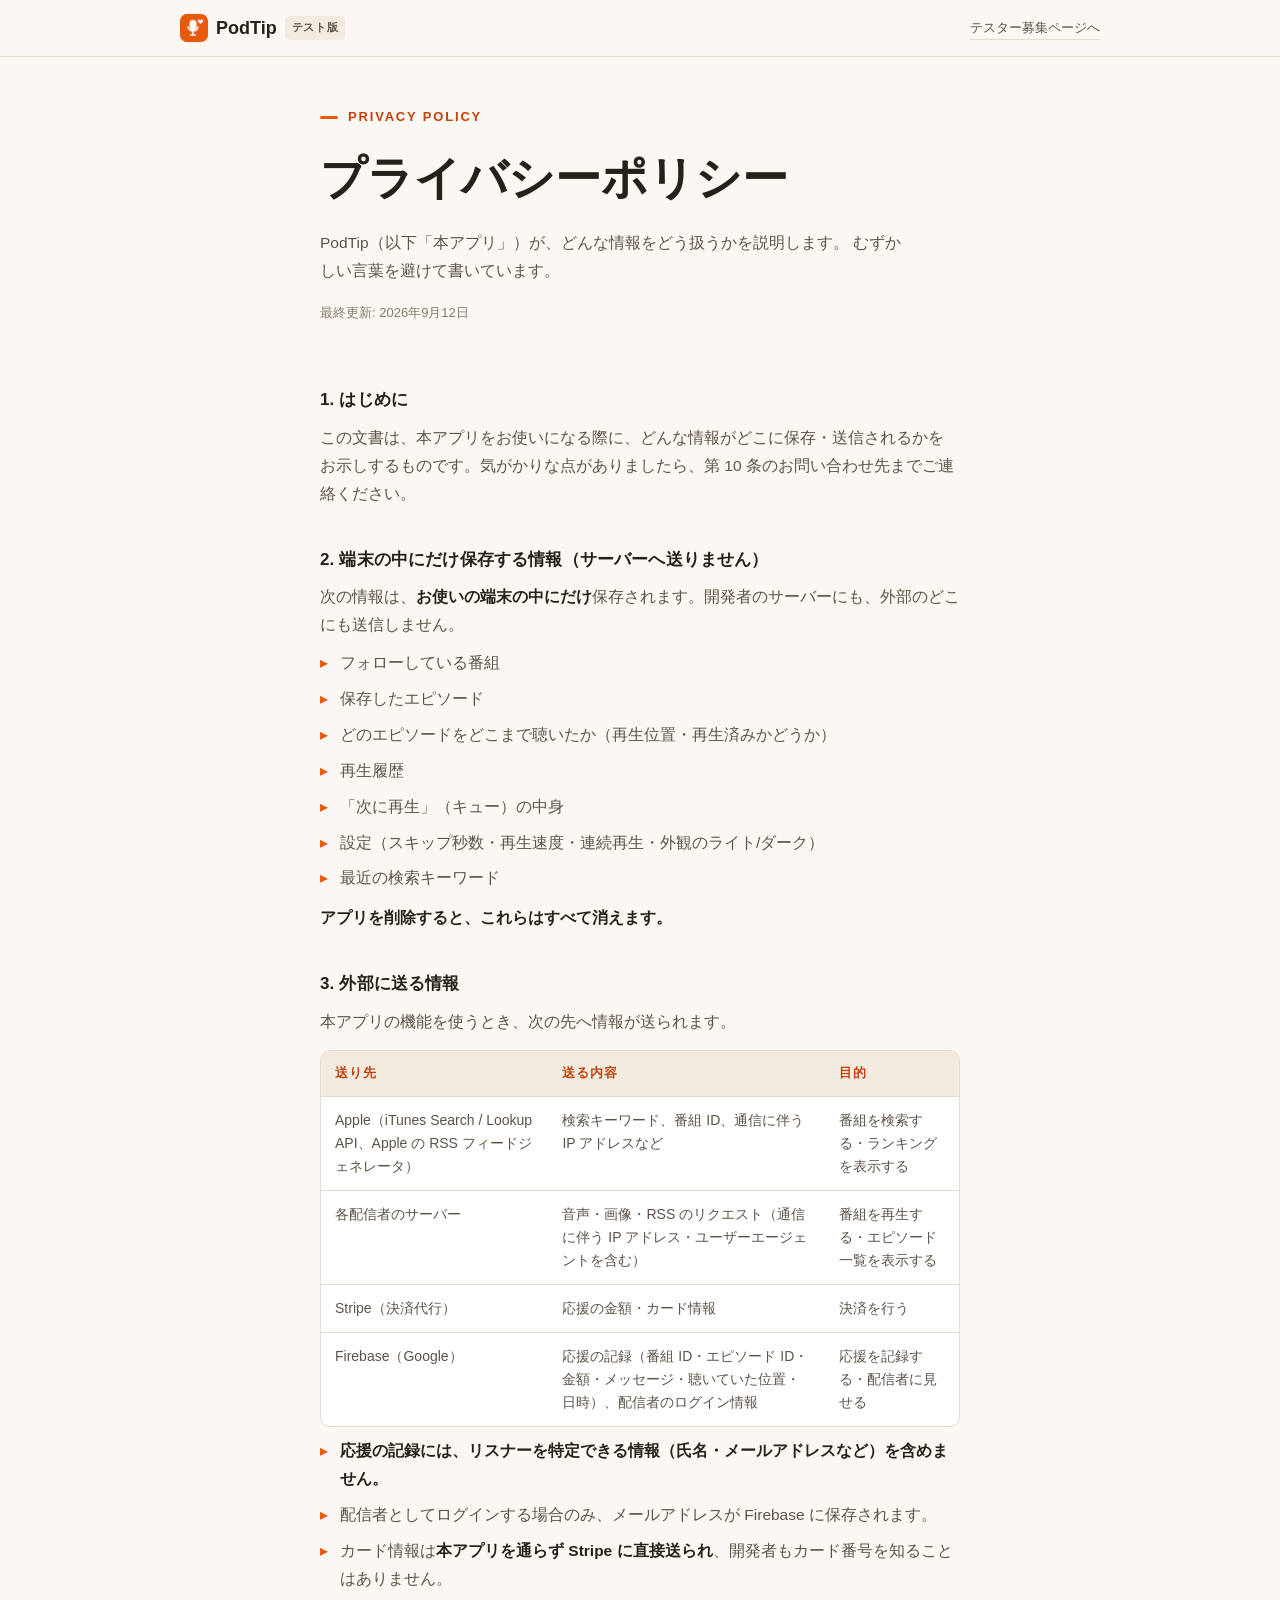
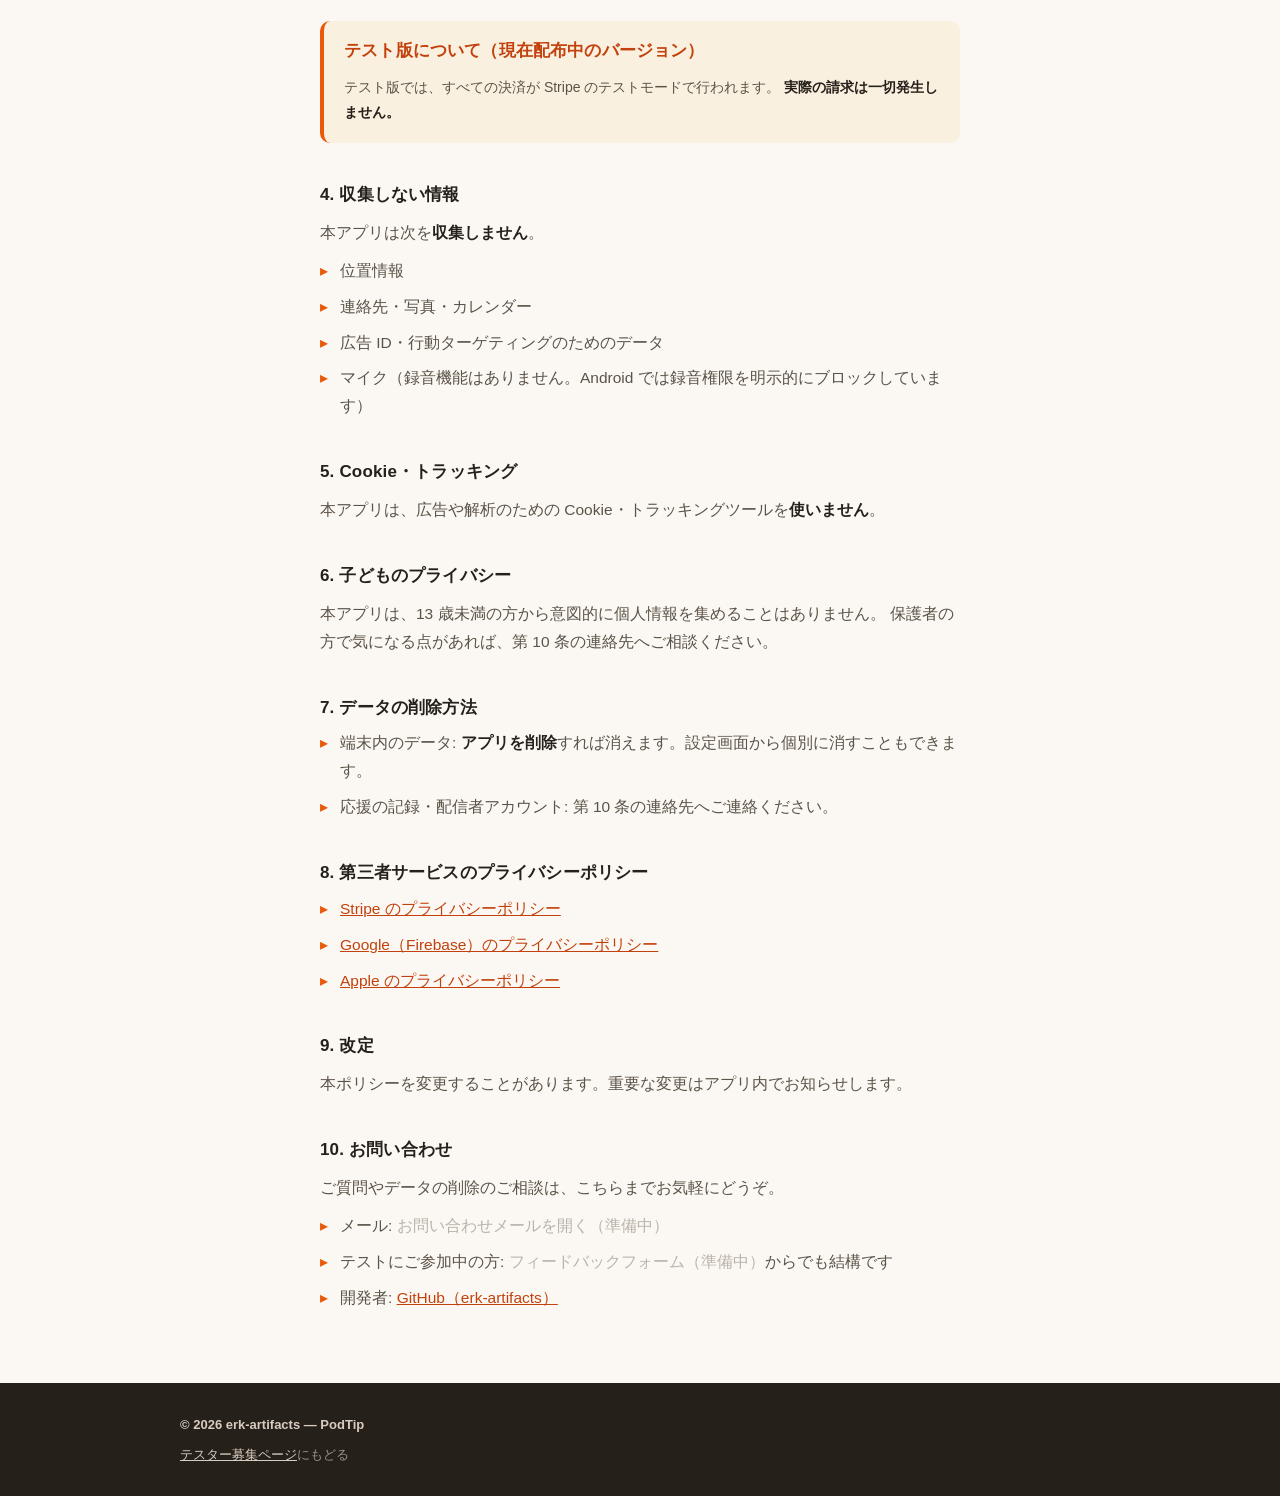
==== privacy.html @ fc68633c "feat: プライバシーポリシーのページを追加する(クローズドテスト提出用) Play Console のクローズドテストに必要なプライバシーポリシーの URL として privacy.html を追" ====
<!doctype html>
<html lang="ja">
<head>
  <meta charset="utf-8">
  <!-- スマホ縦画面を基本にした設定（Play ストアから来る人の多くがスマホのため） -->
  <meta name="viewport" content="width=device-width, initial-scale=1">

  <title>PodTip プライバシーポリシー</title>
  <meta name="description" content="PodTip（ポッドキャスト投げ銭アプリ）が、どんな情報をどう扱うかを説明するページです。むずかしい言葉を避けて書いています。">
  <meta name="robots" content="noindex">
  <!-- ↑ 検索エンジンに載せる必要のない法的文書なので、検索結果からは除外しておく -->

  <link rel="icon" href="assets/favicon.png">
  <link rel="stylesheet" href="css/style.css">
</head>
<body>

  <!-- ==================== ヘッダー（トップページと共通の意匠） ==================== -->
  <header class="site-header">
    <div class="wrap header-inner">
      <p class="brand">
        <img class="brand-icon" src="assets/icon.png" alt="" width="28" height="28">
        <span>PodTip</span>
        <span class="badge">テスト版</span>
      </p>
      <a class="header-link" href="./">テスター募集ページへ</a>
    </div>
  </header>

  <main>

    <!-- ==================== 表紙（このページが何かをひと目で） ==================== -->
    <section class="hero">
      <div class="wrap wrap-narrow">
        <p class="eyebrow">PRIVACY POLICY</p>
        <h1>プライバシーポリシー</h1>
        <p class="lead">
          PodTip（以下「本アプリ」）が、どんな情報をどう扱うかを説明します。
          むずかしい言葉を避けて書いています。
        </p>
        <p class="doc-updated">最終更新: 2026年9月12日</p>
      </div>
    </section>

    <!-- ==================== 本文（条ごとに見出しを並べた読み物） ==================== -->
    <section class="section" style="padding-top:0">
      <div class="wrap wrap-narrow legal">

        <h3>1. はじめに</h3>
        <p>
          この文書は、本アプリをお使いになる際に、どんな情報がどこに保存・送信されるかを
          お示しするものです。気がかりな点がありましたら、第 10 条のお問い合わせ先までご連絡ください。
        </p>

        <h3>2. 端末の中にだけ保存する情報（サーバーへ送りません）</h3>
        <p>次の情報は、<strong>お使いの端末の中にだけ</strong>保存されます。開発者のサーバーにも、外部のどこにも送信しません。</p>
        <ul class="doc-list">
          <li>フォローしている番組</li>
          <li>保存したエピソード</li>
          <li>どのエピソードをどこまで聴いたか（再生位置・再生済みかどうか）</li>
          <li>再生履歴</li>
          <li>「次に再生」（キュー）の中身</li>
          <li>設定（スキップ秒数・再生速度・連続再生・外観のライト/ダーク）</li>
          <li>最近の検索キーワード</li>
        </ul>
        <p><strong>アプリを削除すると、これらはすべて消えます。</strong></p>

        <h3>3. 外部に送る情報</h3>
        <p>本アプリの機能を使うとき、次の先へ情報が送られます。</p>
        <div class="doc-scroll">
          <table class="doc-table">
            <thead>
              <tr><th>送り先</th><th>送る内容</th><th>目的</th></tr>
            </thead>
            <tbody>
              <tr>
                <td>Apple（iTunes Search / Lookup API、Apple の RSS フィードジェネレータ）</td>
                <td>検索キーワード、番組 ID、通信に伴う IP アドレスなど</td>
                <td>番組を検索する・ランキングを表示する</td>
              </tr>
              <tr>
                <td>各配信者のサーバー</td>
                <td>音声・画像・RSS のリクエスト（通信に伴う IP アドレス・ユーザーエージェントを含む）</td>
                <td>番組を再生する・エピソード一覧を表示する</td>
              </tr>
              <tr>
                <td>Stripe（決済代行）</td>
                <td>応援の金額・カード情報</td>
                <td>決済を行う</td>
              </tr>
              <tr>
                <td>Firebase（Google）</td>
                <td>応援の記録（番組 ID・エピソード ID・金額・メッセージ・聴いていた位置・日時）、配信者のログイン情報</td>
                <td>応援を記録する・配信者に見せる</td>
              </tr>
            </tbody>
          </table>
        </div>
        <ul class="doc-list">
          <li><strong>応援の記録には、リスナーを特定できる情報（氏名・メールアドレスなど）を含めません。</strong></li>
          <li>配信者としてログインする場合のみ、メールアドレスが Firebase に保存されます。</li>
          <li>カード情報は<strong>本アプリを通らず Stripe に直接送られ</strong>、開発者もカード番号を知ることはありません。</li>
        </ul>
        <aside class="notice">
          <h3>テスト版について（現在配布中のバージョン）</h3>
          <p>
            テスト版では、すべての決済が Stripe のテストモードで行われます。
            <strong>実際の請求は一切発生しません。</strong>
          </p>
        </aside>

        <h3>4. 収集しない情報</h3>
        <p>本アプリは次を<strong>収集しません</strong>。</p>
        <ul class="doc-list">
          <li>位置情報</li>
          <li>連絡先・写真・カレンダー</li>
          <li>広告 ID・行動ターゲティングのためのデータ</li>
          <li>マイク（録音機能はありません。Android では録音権限を明示的にブロックしています）</li>
        </ul>

        <h3>5. Cookie・トラッキング</h3>
        <p>本アプリは、広告や解析のための Cookie・トラッキングツールを<strong>使いません</strong>。</p>

        <h3>6. 子どものプライバシー</h3>
        <p>
          本アプリは、13 歳未満の方から意図的に個人情報を集めることはありません。
          保護者の方で気になる点があれば、第 10 条の連絡先へご相談ください。
        </p>

        <h3>7. データの削除方法</h3>
        <ul class="doc-list">
          <li>端末内のデータ: <strong>アプリを削除</strong>すれば消えます。設定画面から個別に消すこともできます。</li>
          <li>応援の記録・配信者アカウント: 第 10 条の連絡先へご連絡ください。</li>
        </ul>

        <h3>8. 第三者サービスのプライバシーポリシー</h3>
        <ul class="doc-list">
          <li><a href="https://stripe.com/jp/privacy" target="_blank" rel="noopener">Stripe のプライバシーポリシー</a></li>
          <li><a href="https://policies.google.com/privacy" target="_blank" rel="noopener">Google（Firebase）のプライバシーポリシー</a></li>
          <li><a href="https://www.apple.com/legal/privacy/ja/" target="_blank" rel="noopener">Apple のプライバシーポリシー</a></li>
        </ul>

        <h3>9. 改定</h3>
        <p>本ポリシーを変更することがあります。重要な変更はアプリ内でお知らせします。</p>

        <h3>10. お問い合わせ</h3>
        <p>ご質問やデータの削除のご相談は、こちらまでお気軽にどうぞ。</p>
        <ul class="doc-list">
          <li>メール: <a class="inline-link" data-url="contact">お問い合わせメールを開く</a></li>
          <li>テストにご参加中の方: <a class="inline-link" data-url="feedback" target="_blank" rel="noopener">フィードバックフォーム</a>からでも結構です</li>
          <li>開発者: <a class="inline-link" href="https://github.com/erk-artifacts" target="_blank" rel="noopener">GitHub（erk-artifacts）</a></li>
        </ul>

      </div>
    </section>

  </main>

  <!-- ==================== フッター（トップページと共通） ==================== -->
  <footer class="site-footer">
    <div class="wrap">
      <p class="footer-brand">© 2026 erk-artifacts — PodTip</p>
      <p class="footer-note"><a href="./" style="color:#D8CCC0">テスター募集ページ</a>にもどる</p>
    </div>
  </footer>

  <!-- お問い合わせ先など、設定ファイルで変わる部分を組み込む（トップページと同じ仕組み） -->
  <script src="js/config.js"></script>
  <script src="js/main.js"></script>
</body>
</html>
---- css/style.css ----
/* ============================================================
   PodTip テスター募集ページのスタイル
   ------------------------------------------------------------
   色の考え方: ブランドのオレンジ（#E8590C）の「明るい面」と
   「暗い面（焦げたような濃い茶）」だけでページを作っています。
   ページ全体は暖かい紙色。再生画面デモのカードだけを「夜」にして、
   アプリの持つ静けさと暖かさを両方見せるのがねらいです。
   ============================================================ */

/* ---------- 色・大きさの設定（ここを変えると全体が変わります） ---------- */
:root {
  --paper:      #FBF8F3;  /* ページの地（暖かい白） */
  --paper-2:    #F3EBDF;  /* セクションを分けるときの面 */
  --ink:        #26201A;  /* 本文の黒（暖かい黒） */
  --ink-soft:   #5C5348;  /* 少し薄い黒 */
  --muted:      #857A6D;  /* 注釈などの薄い色 */
  --line:       #E6DCCC;  /* 罫線 */
  --brand:      #E8590C;  /* ブランドのオレンジ（大きい場所用） */
  --brand-strong:#C2410C; /* 小さい文字にも使える濃いオレンジ */
  --ember:      #241812;  /* 夜の背景（オレンジの暗い面） */
  --ember-ink:  #F3E7DA;  /* 夜の上の文字 */
  --ember-soft: #E8C9B0;  /* 夜の上の薄い文字 */
  --ember-acc:  #FF9A5C;  /* 夜の上の明るいオレンジ */

  --radius: 14px;
}

/* ---------- 最初の整理（どのブラウザでも同じ見え方にする最低限） ---------- */
* { box-sizing: border-box; }
html { scroll-behavior: smooth; }
body {
  margin: 0;
  background: var(--paper);
  color: var(--ink);
  font-family: -apple-system, BlinkMacSystemFont, "Segoe UI",
    "Hiragino Kaku Gothic ProN", "Hiragino Sans", "Yu Gothic UI", "Yu Gothic",
    Meiryo, "Noto Sans JP", sans-serif;
  font-size: 15.5px;
  line-height: 1.8;
  -webkit-font-smoothing: antialiased;
}
img { max-width: 100%; display: block; }
h1, h2, h3 { line-height: 1.4; margin: 0; }
h2 { font-size: 26px; font-weight: 800; letter-spacing: .01em; }
p { margin: 0; }
ul, ol { margin: 0; padding: 0; list-style: none; }
a { color: var(--brand-strong); }

/* キーボード操作の人に、いまどこにいるか見えるようにする */
:focus-visible { outline: 2px solid var(--brand-strong); outline-offset: 2px; }

/* ---------- 横幅の容器 ---------- */
.wrap { max-width: 960px; margin: 0 auto; padding: 0 20px; }
.wrap-narrow { max-width: 680px; }

/* ---------- ヘッダー ---------- */
.site-header {
  border-bottom: 1px solid var(--line);
  background: var(--paper);
}
.header-inner {
  display: flex;
  align-items: center;
  justify-content: space-between;
  padding-top: 12px;
  padding-bottom: 12px;
}
.brand {
  display: flex;
  align-items: center;
  gap: 8px;
  margin: 0;
  font-size: 18px;
  font-weight: 800;
}
.brand-icon { border-radius: 7px; }
.badge {
  font-size: 11px;
  font-weight: 600;
  color: var(--ink-soft);
  background: var(--paper-2);
  border-radius: 4px;
  padding: 2px 7px;
  letter-spacing: .06em;
}
.header-link {
  font-size: 13px;
  color: var(--ink-soft);
  text-decoration: none;
  border-bottom: 1px solid var(--line);
}
.header-link:hover { color: var(--brand-strong); border-color: var(--brand-strong); }

/* ---------- セクション共通の余白 ---------- */
.section { padding-top: 56px; padding-bottom: 56px; }
.section-alt { background: var(--paper-2); }

/* ============================================================
   ヒーロー（一番伝えたいこと）
   ============================================================ */
.hero { padding-top: 48px; padding-bottom: 64px; }

.eyebrow {
  display: flex;
  align-items: center;
  gap: 10px;
  font-size: 13px;
  font-weight: 700;
  letter-spacing: .14em;
  color: var(--brand-strong);
}
.eyebrow::before {
  content: "";
  width: 18px;
  height: 3px;
  border-radius: 2px;
  background: var(--brand);
}

.hero h1 {
  margin-top: 18px;
  font-size: clamp(30px, 7.2vw, 46px);
  font-weight: 800;
  font-feature-settings: "palt"; /* 和文の約物を詰めて、見出しを締める */
  line-height: 1.35;
}
.hero h1 em {
  font-style: normal;
  color: var(--brand-strong);
}

.lead {
  margin-top: 20px;
  max-width: 38em;
  color: var(--ink-soft);
}

.hero-cta { margin-top: 30px; }
.cta {
  display: inline-block;
  background: var(--brand);
  color: #fff;
  font-size: 17px;
  font-weight: 700;
  text-decoration: none;
  padding: 15px 30px;
  border-radius: 999px;
  box-shadow: 0 6px 18px rgba(232, 89, 12, .25);
  transition: background .15s ease, transform .15s ease;
}
.cta:hover { background: #D9480F; transform: translateY(-1px); }
.cta:active { transform: translateY(0); }
.cta-note { margin-top: 12px; font-size: 13px; color: var(--muted); }

/* ============================================================
   再生画面のデモ（このページの顔）
   ------------------------------------------------------------
   アプリの再生画面のように、暗い面の上に
   シークバーと ♡ ボタンを置いています。
   ============================================================ */
.player {
  margin: 44px 0 0;
  max-width: 560px;
  padding: 20px;
  border-radius: 20px;
  background: linear-gradient(160deg, #2E1D13, #1F1410);
  box-shadow: 0 18px 40px rgba(38, 32, 26, .35);
}

.player-now { display: flex; gap: 14px; align-items: center; }
.player-art { border-radius: 12px; }
.player-meta { min-width: 0; }
.player-show {
  font-size: 12.5px;
  color: var(--ember-soft);
  overflow: hidden;
  text-overflow: ellipsis;
  white-space: nowrap;
}
.player-dummy { font-size: 10.5px; opacity: .7; }
.player-ep {
  margin-top: 2px;
  font-size: 15px;
  font-weight: 700;
  color: var(--ember-ink);
}

/* シークバー（再生位置のバー） */
.player-seek {
  display: flex;
  align-items: center;
  gap: 10px;
  margin-top: 18px;
}
.player-time {
  font-family: ui-monospace, "SF Mono", Consolas, "Courier New", monospace;
  font-variant-numeric: tabular-nums; /* 数字の幅がそろって、カウントアップしても震えない */
  font-size: 12.5px;
  color: var(--ember-soft);
  min-width: 4.5ch;
}
.player-total { text-align: right; }
.seek-bar {
  position: relative;
  flex: 1;
  height: 8px;
  border-radius: 999px;
  background: rgba(243, 231, 218, .16);
}
.seek-fill {
  height: 100%;
  border-radius: inherit;
  background: linear-gradient(90deg, #D9480F, #F08C2E); /* アートワークの支配色グラデの引用 */
}

/* ♡ のピン（応援が届いた位置の目印） */
.seek-pin {
  position: absolute;
  bottom: 2px;
  transform: translateX(-50%);
  font-size: 13px;
  line-height: 1;
  color: var(--ember-acc);
  filter: drop-shadow(0 2px 3px rgba(0, 0, 0, .45));
  pointer-events: none;
  animation: pin-drop .35s ease-out;
}
.seek-pin::after { /* ♡ の下に、バー上の位置を示す点 */
  content: "";
  position: absolute;
  left: 50%;
  top: 100%;
  transform: translate(-50%, 3px);
  width: 5px;
  height: 5px;
  border-radius: 50%;
  background: var(--ember-acc);
}
@keyframes pin-drop {
  from { transform: translateX(-50%) translateY(-7px); opacity: 0; }
  to   { transform: translateX(-50%) translateY(0);    opacity: 1; }
}

/* ♡ 応援ボタン */
.player-actions { margin-top: 18px; }
.tip-button {
  display: inline-flex;
  align-items: baseline;
  gap: 8px;
  border: none;
  cursor: pointer;
  background: var(--brand);
  color: #fff;
  font-size: 16px;
  font-weight: 700;
  font-family: inherit;
  padding: 12px 22px;
  border-radius: 999px;
  box-shadow: 0 4px 14px rgba(232, 89, 12, .35);
  transition: background .15s ease;
}
.tip-button:hover { background: #D9480F; }
.tip-heart { font-size: 18px; }
.tip-sub { font-size: 12px; font-weight: 500; opacity: .85; }
.tip-button.bounce { animation: bounce .35s ease-out; }
@keyframes bounce {
  0%   { transform: scale(1); }
  35%  { transform: scale(1.07); }
  100% { transform: scale(1); }
}

.player-note {
  margin-top: 10px;
  font-size: 12.5px;
  color: var(--ember-soft);
}

/* 「届きました」の一言表示 */
.player-toast {
  min-height: 1.4em;
  margin-top: 8px;
  font-size: 13px;
  color: var(--ember-acc);
  opacity: 0;
  transition: opacity .25s ease;
}
.player-toast.is-shown { opacity: 1; }

.player-caption {
  margin-top: 14px;
  font-size: 12px;
  color: var(--ember-soft);
  border-top: 1px solid rgba(243, 231, 218, .14);
  padding-top: 12px;
}

/* ============================================================
   できること
   ============================================================ */
.audience { margin-top: 28px; display: grid; gap: 28px; }
.aud h3 {
  font-size: 16px;
  font-weight: 800;
  color: var(--brand-strong);
}
.aud-list { margin-top: 12px; display: grid; gap: 12px; }
.aud-list li {
  position: relative;
  padding-left: 20px;
  color: var(--ink-soft);
}
.aud-list li::before {
  content: "▸";
  position: absolute;
  left: 0;
  color: var(--brand);
}
.aud-list strong { color: var(--ink); }

.privacy-note {
  margin-top: 28px;
  font-size: 13px;
  color: var(--muted);
  border-top: 1px solid var(--line);
  padding-top: 16px;
}

/* ============================================================
   アプリの画面（スクリーンショット）
   ============================================================ */
.shots {
  margin-top: 28px;
  display: grid;
  gap: 18px;
}
.shots figure {
  margin: 0;
  aspect-ratio: 9 / 19.5;   /* スマホ画面の縦横比。画像がまだ無くても枠が崩れない */
  border-radius: 18px;
  border: 1px solid var(--line);
  background: #fff;
  overflow: hidden;
  position: relative;
}
.shots .screenshot {
  width: 100%;
  height: 100%;
  object-fit: cover;
}
.shots figcaption {
  position: absolute;
  left: 0; right: 0; bottom: 0;
  padding: 20px 14px 10px;
  font-size: 12px;
  color: #fff;
  background: linear-gradient(transparent, rgba(0, 0, 0, .55));
}

/* 画像がまだ無いとき: 「準備中」の枠に切り替える（js/main.js が付けた印で判断） */
.shots figure.is-missing { border-style: dashed; background: var(--paper); }
.shots figure.is-missing .screenshot { display: none; }
.shots figure.is-missing figcaption {
  position: static;
  padding: 0;
  margin: 0;
  background: none;
  color: var(--muted);
}
.shots figure.is-missing::before {
  content: "スクリーンショット準備中";
  position: absolute;
  inset: 0;
  display: grid;
  place-items: center;
  font-size: 13px;
  color: var(--muted);
}

/* ============================================================
   テスター募集要項
   ============================================================ */
.terms { margin-top: 28px; }
.term {
  display: grid;
  gap: 4px;
  padding: 14px 0;
  border-bottom: 1px solid var(--line);
}
.term dt {
  font-size: 13px;
  font-weight: 700;
  color: var(--brand-strong);
  letter-spacing: .08em;
}
.term dd { margin: 0; color: var(--ink-soft); }
.todo { display: grid; gap: 6px; }
.todo li { position: relative; padding-left: 22px; }
.todo li::before {
  content: counter(list-item) ".";
  position: absolute;
  left: 0;
  font-weight: 700;
  color: var(--brand-strong);
  font-variant-numeric: tabular-nums;
}

/* 「お金はかかりません」の強調枠 */
.notice {
  margin-top: 28px;
  background: #FAF0E0;
  border-left: 4px solid var(--brand);
  border-radius: 10px;
  padding: 18px 20px;
}
.notice h3 { font-size: 15.5px; font-weight: 800; color: var(--brand-strong); }
.notice p { margin-top: 8px; font-size: 14px; color: var(--ink-soft); }
.notice code {
  font-family: ui-monospace, "SF Mono", Consolas, "Courier New", monospace;
  background: rgba(194, 65, 12, .1);
  padding: 1px 6px;
  border-radius: 4px;
  font-size: 13px;
}

.creator-call {
  margin-top: 24px;
  font-size: 14px;
  color: var(--ink-soft);
}

/* ============================================================
   参加は 3 ステップ
   ============================================================ */
.steps { margin-top: 28px; display: grid; gap: 28px; }
.step { display: flex; gap: 18px; }
.step-num {
  flex: none;
  width: 44px;
  height: 44px;
  display: grid;
  place-items: center;
  border: 2px solid var(--brand);
  border-radius: 50%;
  font-size: 18px;
  font-weight: 800;
  color: var(--brand-strong);
  font-variant-numeric: tabular-nums;
}
.step-body h3 { font-size: 17px; font-weight: 800; }
.step-body p { margin-top: 6px; color: var(--ink-soft); }

.button {
  display: inline-block;
  margin-top: 14px;
  background: var(--brand);
  color: #fff;
  font-size: 15px;
  font-weight: 700;
  text-decoration: none;
  padding: 12px 24px;
  border-radius: 999px;
  transition: background .15s ease;
}
.button:hover { background: #D9480F; }

/* URL がまだ未設定のボタン（js/main.js が付けた印） */
.is-pending { opacity: .55; cursor: default; }
a.button.is-pending { background: var(--muted); }
.inline-link.is-pending { color: var(--muted); text-decoration: none; }

.steps-note { margin-top: 24px; font-size: 13.5px; color: var(--muted); }
.inline-link { color: var(--brand-strong); }

/* ============================================================
   よくある質問（開閉する <details> を使っています）
   ============================================================ */
.faq { margin-top: 20px; }
.faq details { border-bottom: 1px solid var(--line); }
.faq summary {
  list-style: none;
  cursor: pointer;
  display: flex;
  align-items: center;
  justify-content: space-between;
  gap: 12px;
  padding: 16px 0;
  font-size: 15px;
  font-weight: 700;
}
.faq summary::-webkit-details-marker { display: none; }
.faq summary::after {
  content: "+";
  font-size: 20px;
  font-weight: 400;
  color: var(--brand-strong);
}
.faq details[open] summary::after { content: "−"; }
.faq details p { padding: 0 0 18px; color: var(--ink-soft); }

/* ============================================================
   開発者・フッター
   ============================================================ */
.dev-text { margin-top: 20px; color: var(--ink-soft); }

.site-footer {
  background: var(--ink);
  color: #D8CCC0;
  padding: 30px 0;
  font-size: 13px;
}
.footer-brand { font-weight: 700; }
.footer-note { margin-top: 6px; color: #9C8F82; }

/* ============================================================
   画面が広いとき（タブレット・パソコン）
   ============================================================ */
@media (min-width: 720px) {
  .section { padding-top: 72px; padding-bottom: 72px; }

  /* 「リスナーへ / 配信者へ」を左右に並べる */
  .audience { grid-template-columns: 1fr 1fr; gap: 40px; }

  /* スクリーンショットを 3 枚横並びに */
  .shots { grid-template-columns: repeat(3, 1fr); }
  .shots figure { max-width: 260px; }

  /* 募集要項を見開きっぽく 2 列に */
  .term { grid-template-columns: 9em 1fr; gap: 16px; }
}

/* ============================================================
   プライバシーポリシーなど、文書ページの体裁（privacy.html）
   ------------------------------------------------------------
   トップページの意匠（▸ のリスト・罫線・暖かい色）をそのまま使い、
   条文として読みやすい余白に整えています。
   ============================================================ */
.legal h3 {
  margin-top: 40px;
  font-size: 17px;
  font-weight: 800;
  letter-spacing: .01em;
}
.legal h3:first-child { margin-top: 0; }
.legal p { margin-top: 12px; color: var(--ink-soft); }
.legal strong { color: var(--ink); }

.doc-updated {
  margin-top: 16px;
  font-size: 13px;
  color: var(--muted);
}

.doc-list { margin-top: 10px; display: grid; gap: 8px; }
.doc-list li {
  position: relative;
  padding-left: 20px;
  color: var(--ink-soft);
}
.doc-list li::before {
  content: "▸";
  position: absolute;
  left: 0;
  color: var(--brand);
}

/* 「外部に送る情報」の表。スマホでは横に動かせるように包んでいる */
.doc-scroll {
  margin-top: 14px;
  overflow-x: auto;
  border: 1px solid var(--line);
  border-radius: 10px;
  background: #fff;
}
.doc-table {
  width: 100%;
  min-width: 560px;
  border-collapse: collapse;
  font-size: 14px;
}
.doc-table th, .doc-table td {
  padding: 12px 14px;
  text-align: left;
  vertical-align: top;
  border-bottom: 1px solid var(--line);
  line-height: 1.65;
}
.doc-table th {
  font-size: 12.5px;
  font-weight: 700;
  color: var(--brand-strong);
  letter-spacing: .06em;
  background: var(--paper-2);
  white-space: nowrap;
}
.doc-table tr:last-child td { border-bottom: none; }
.doc-table td { color: var(--ink-soft); }

/* ---------- 「動きを減らす」設定をしている人への配慮 ---------- */
@media (prefers-reduced-motion: reduce) {
  html { scroll-behavior: auto; }
  .seek-pin { animation: none; }
  .tip-button.bounce { animation: none; }
  .cta, .tip-button, .player-toast { transition: none; }
}
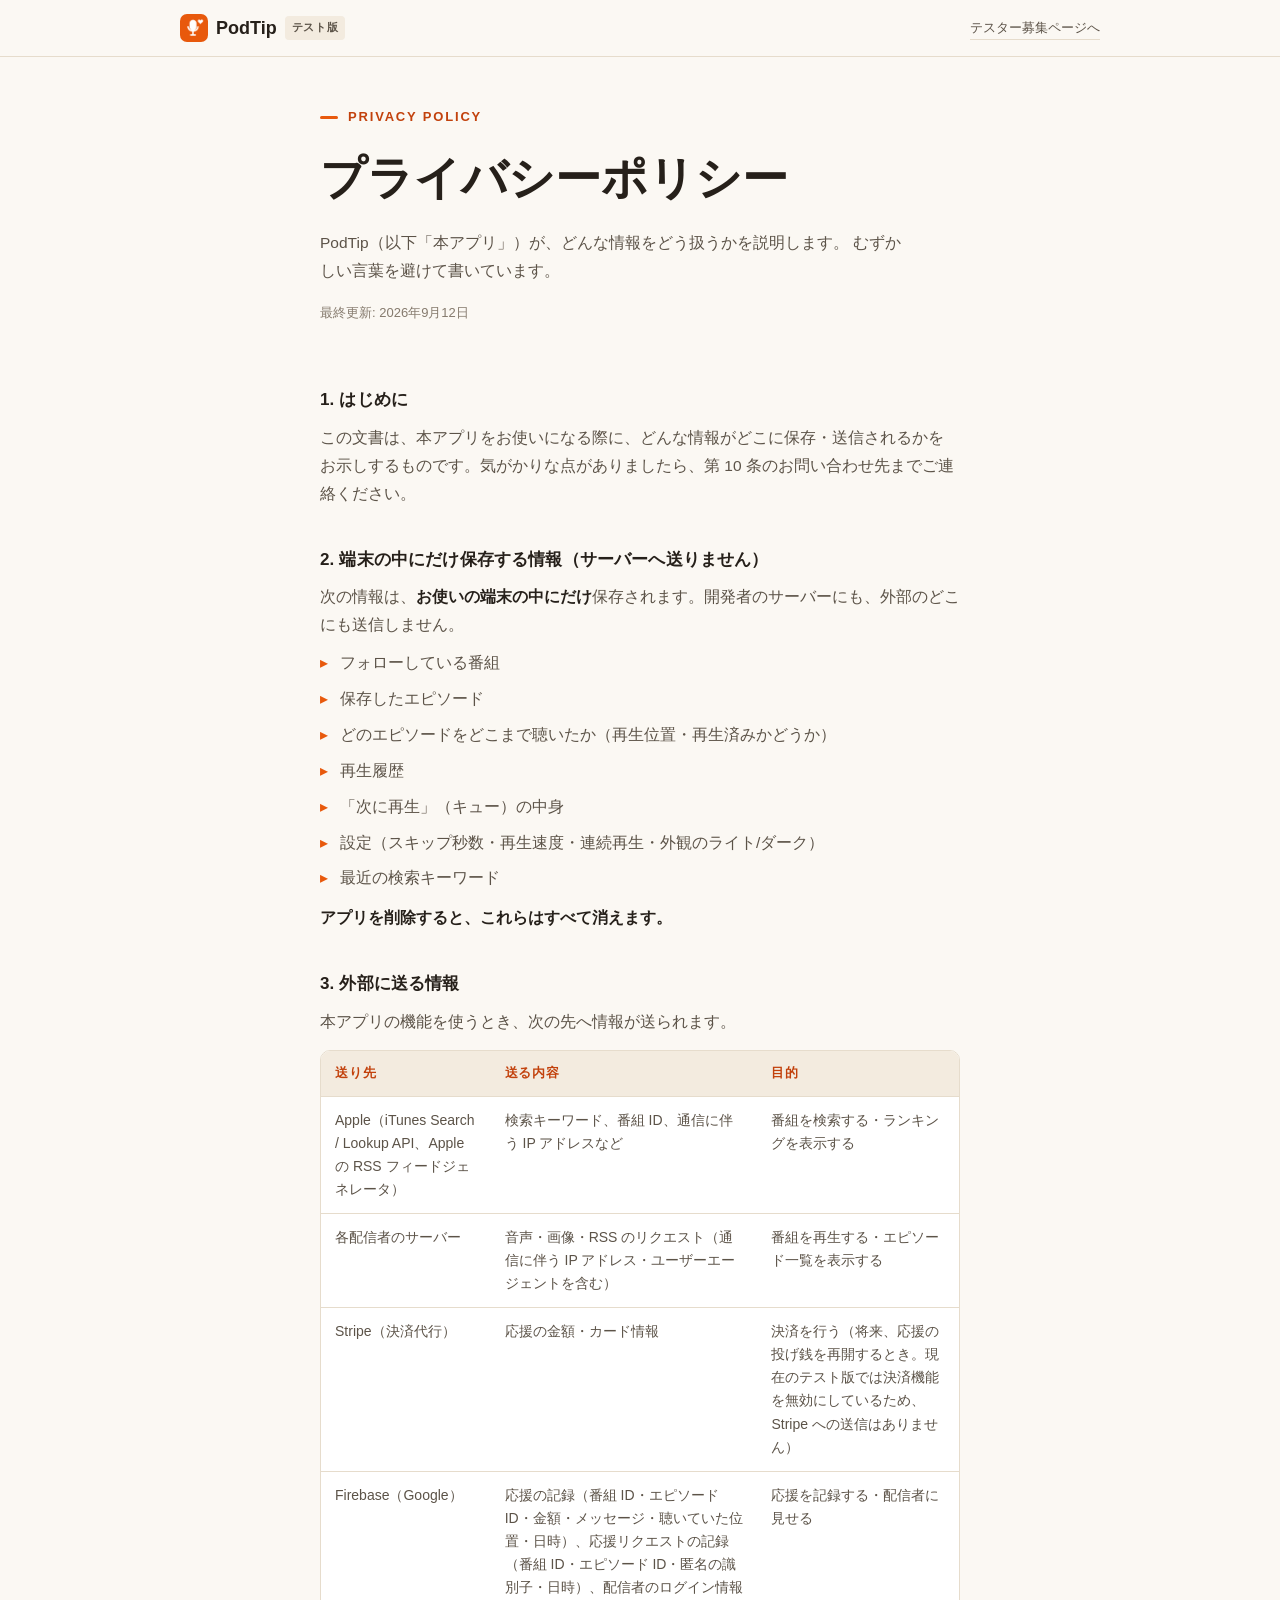
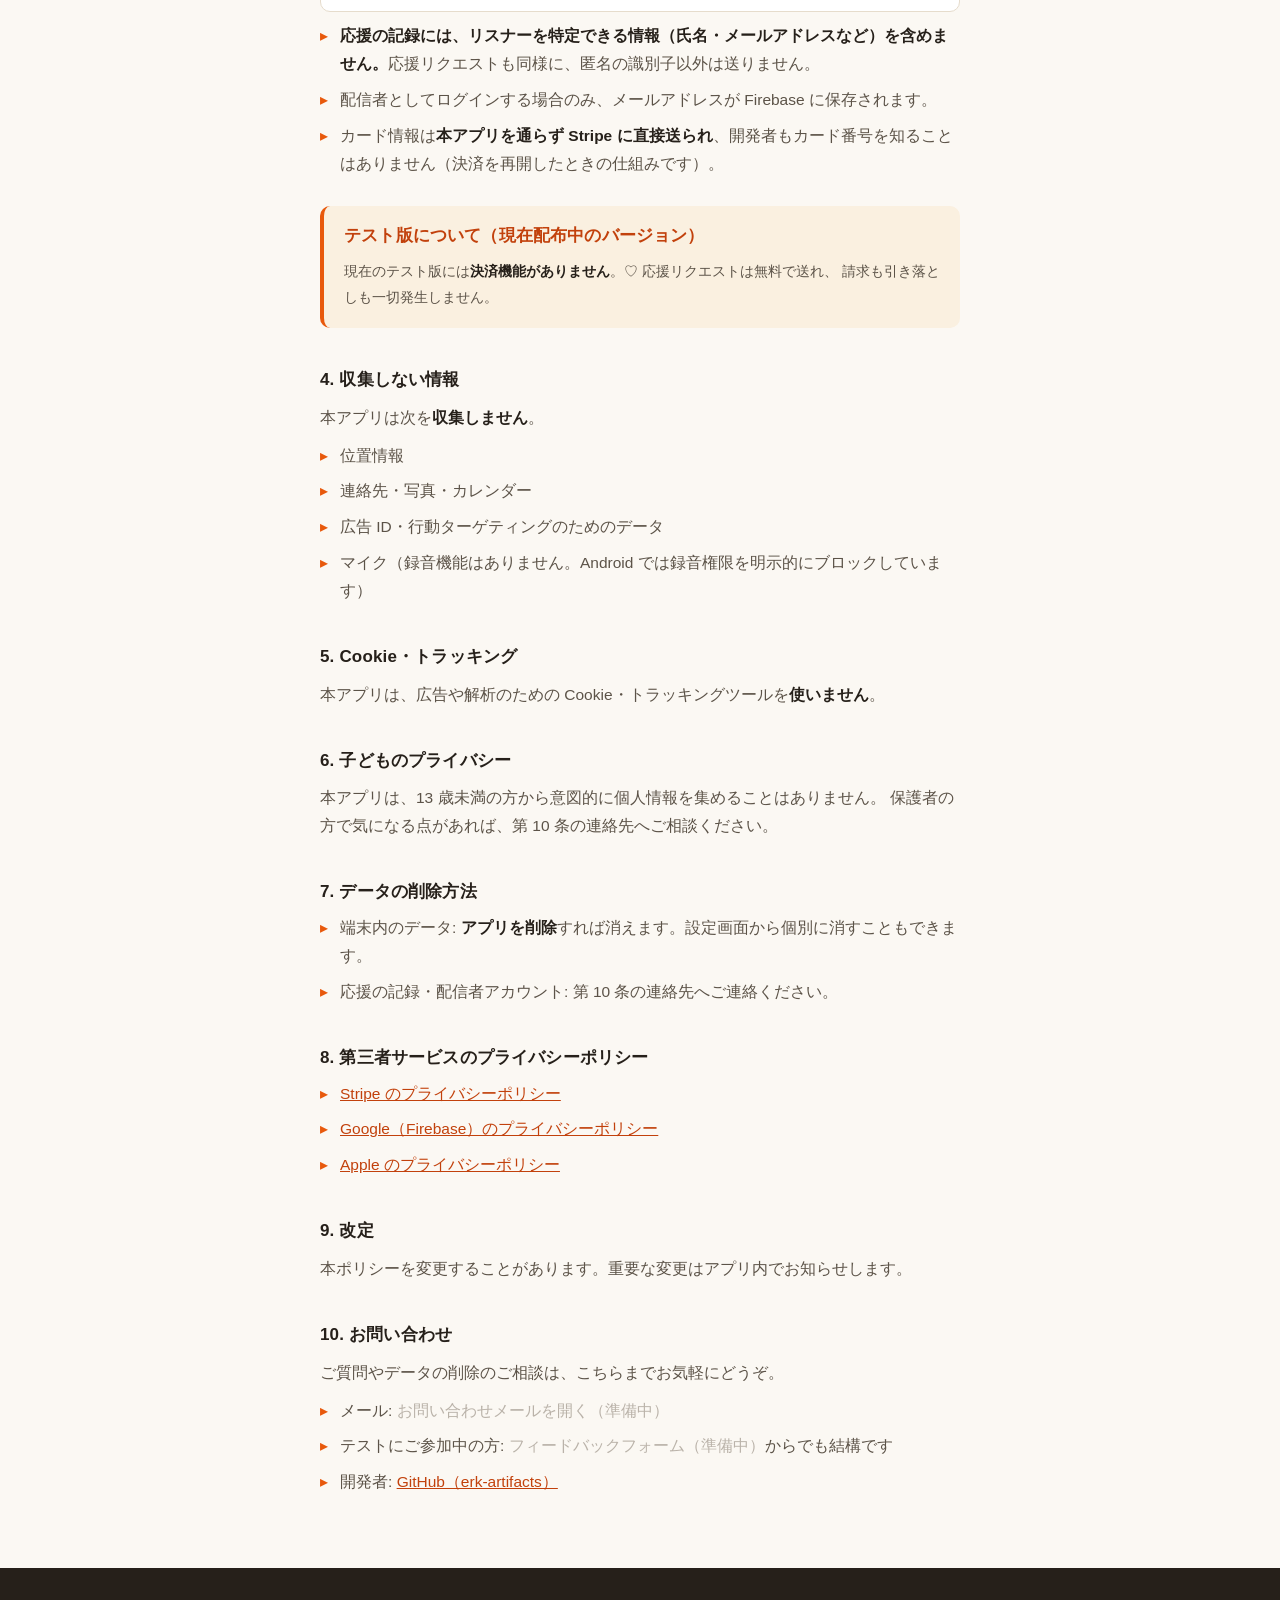
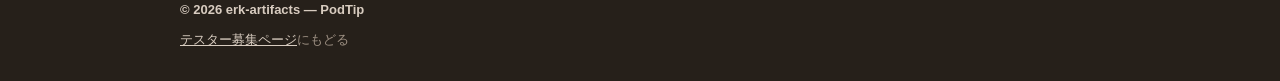
==== commit f54b7800: "応援リクエストの実態に合わせて文言を更新" ====
--- a/privacy.html
+++ b/privacy.html
@@ -6,7 +6,7 @@
   <meta name="viewport" content="width=device-width, initial-scale=1">
 
   <title>PodTip プライバシーポリシー</title>
-  <meta name="description" content="PodTip（ポッドキャスト投げ銭アプリ）が、どんな情報をどう扱うかを説明するページです。むずかしい言葉を避けて書いています。">
+  <meta name="description" content="PodTip（ポッドキャスト応援アプリ）が、どんな情報をどう扱うかを説明するページです。むずかしい言葉を避けて書いています。">
   <meta name="robots" content="noindex">
   <!-- ↑ 検索エンジンに載せる必要のない法的文書なので、検索結果からは除外しておく -->
 
@@ -86,26 +86,26 @@
               <tr>
                 <td>Stripe（決済代行）</td>
                 <td>応援の金額・カード情報</td>
-                <td>決済を行う</td>
+                <td>決済を行う（将来、応援の投げ銭を再開するとき。現在のテスト版では決済機能を無効にしているため、Stripe への送信はありません）</td>
               </tr>
               <tr>
                 <td>Firebase（Google）</td>
-                <td>応援の記録（番組 ID・エピソード ID・金額・メッセージ・聴いていた位置・日時）、配信者のログイン情報</td>
+                <td>応援の記録（番組 ID・エピソード ID・金額・メッセージ・聴いていた位置・日時）、応援リクエストの記録（番組 ID・エピソード ID・匿名の識別子・日時）、配信者のログイン情報</td>
                 <td>応援を記録する・配信者に見せる</td>
               </tr>
             </tbody>
           </table>
         </div>
         <ul class="doc-list">
-          <li><strong>応援の記録には、リスナーを特定できる情報（氏名・メールアドレスなど）を含めません。</strong></li>
+          <li><strong>応援の記録には、リスナーを特定できる情報（氏名・メールアドレスなど）を含めません。</strong>応援リクエストも同様に、匿名の識別子以外は送りません。</li>
           <li>配信者としてログインする場合のみ、メールアドレスが Firebase に保存されます。</li>
-          <li>カード情報は<strong>本アプリを通らず Stripe に直接送られ</strong>、開発者もカード番号を知ることはありません。</li>
+          <li>カード情報は<strong>本アプリを通らず Stripe に直接送られ</strong>、開発者もカード番号を知ることはありません（決済を再開したときの仕組みです）。</li>
         </ul>
         <aside class="notice">
           <h3>テスト版について（現在配布中のバージョン）</h3>
           <p>
-            テスト版では、すべての決済が Stripe のテストモードで行われます。
-            <strong>実際の請求は一切発生しません。</strong>
+            現在のテスト版には<strong>決済機能がありません</strong>。♡ 応援リクエストは無料で送れ、
+            請求も引き落としも一切発生しません。
           </p>
         </aside>
 
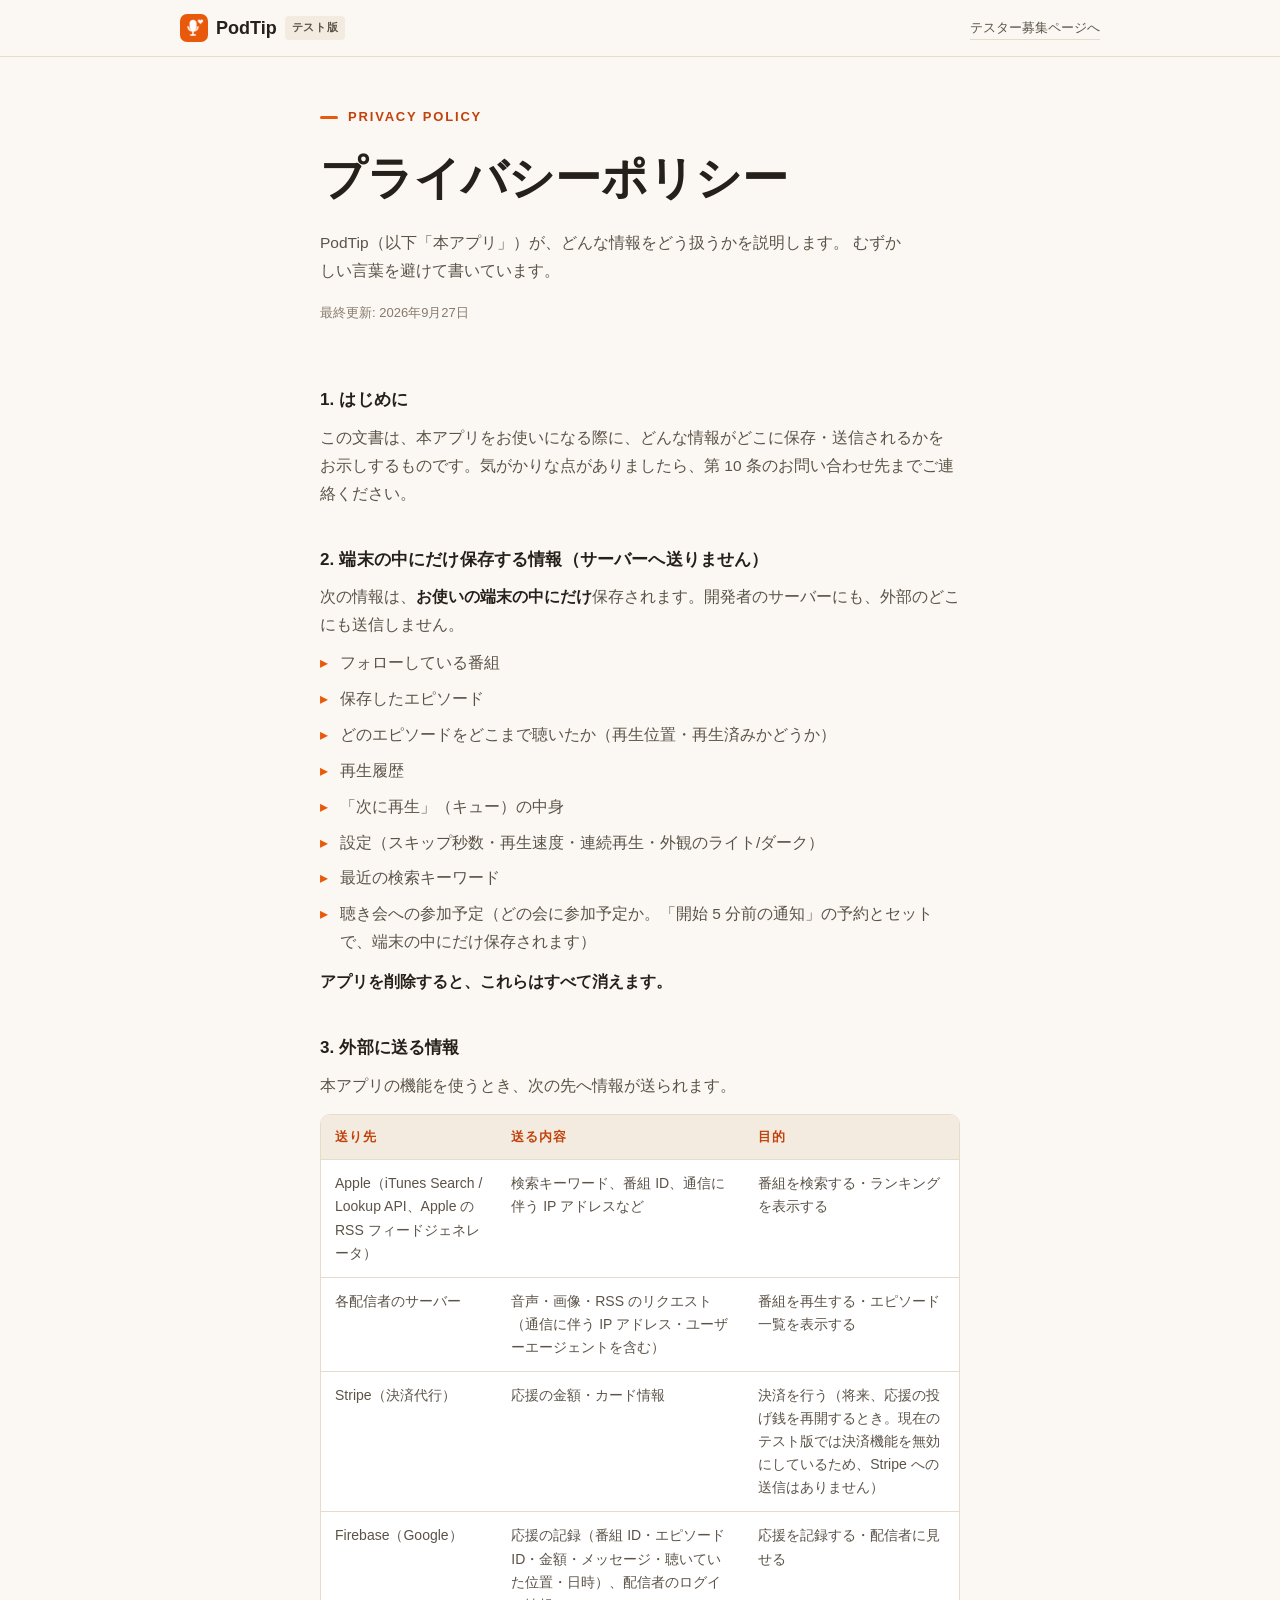
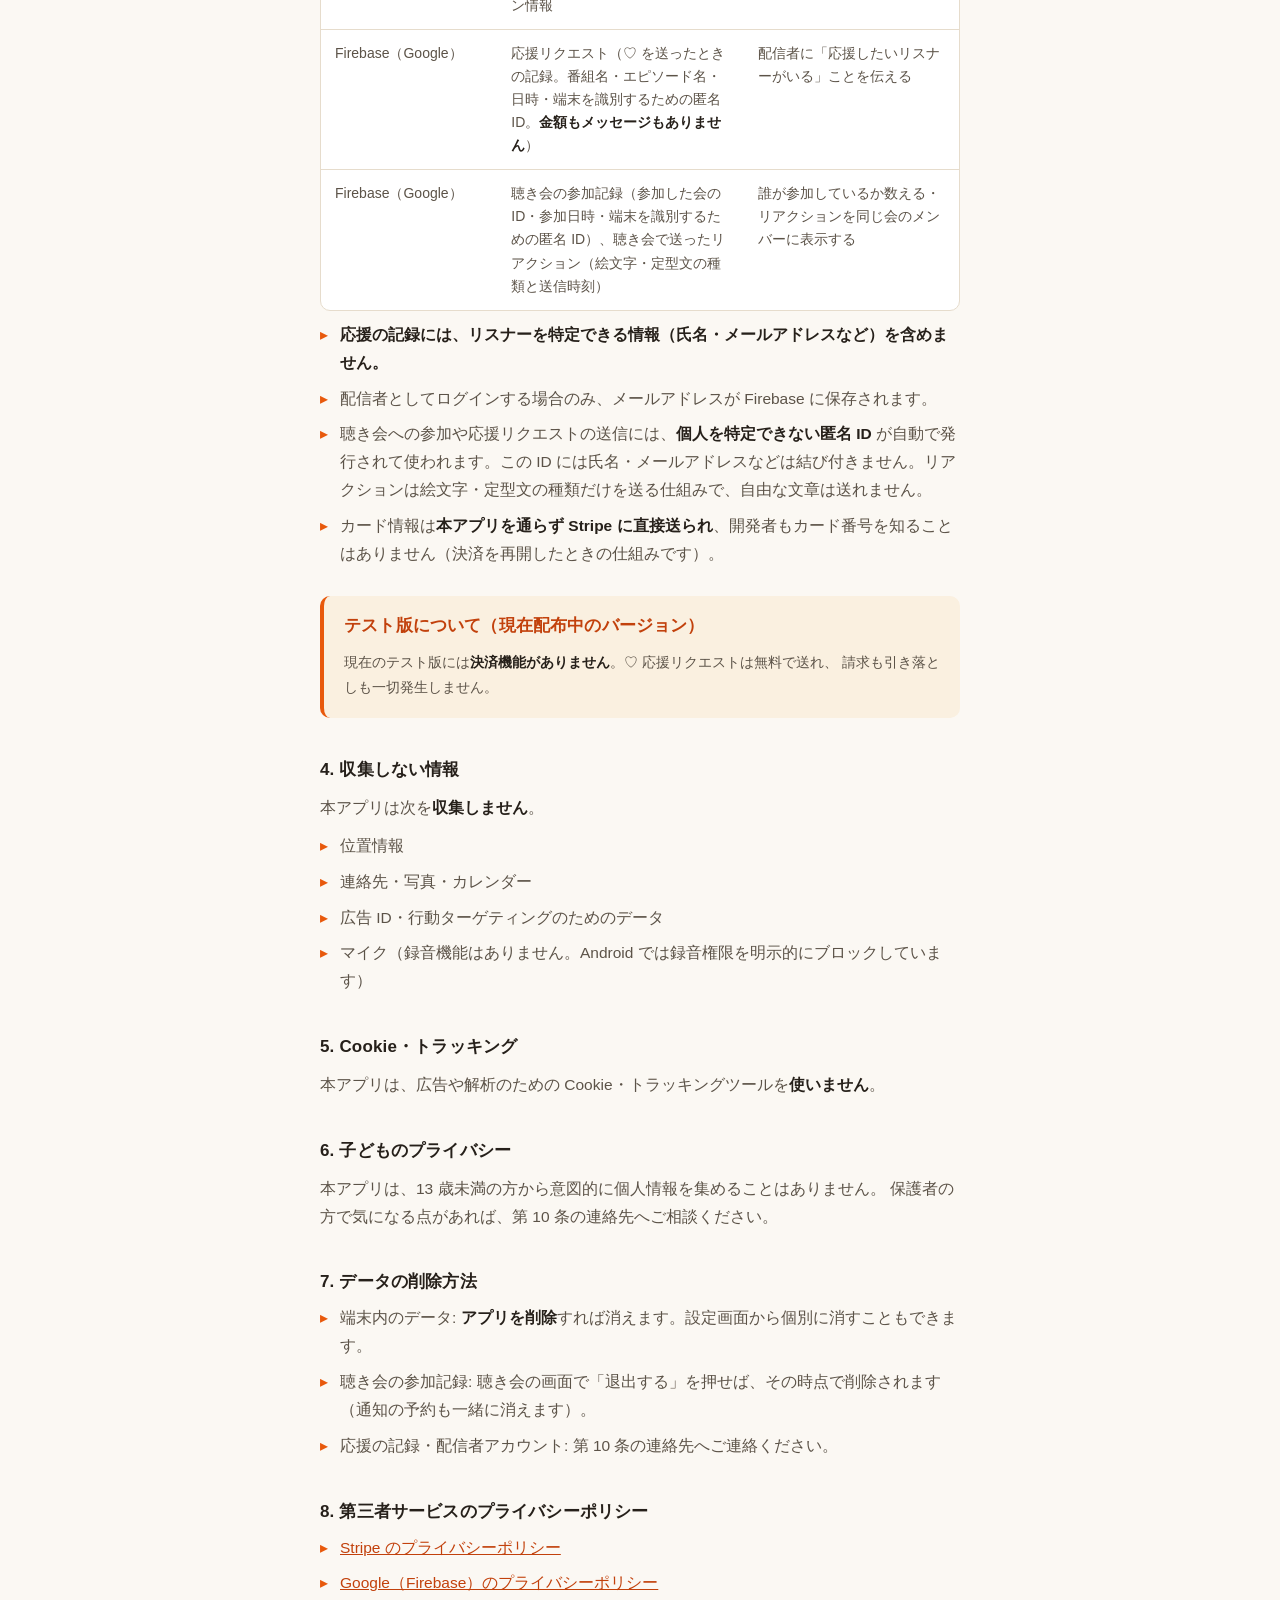
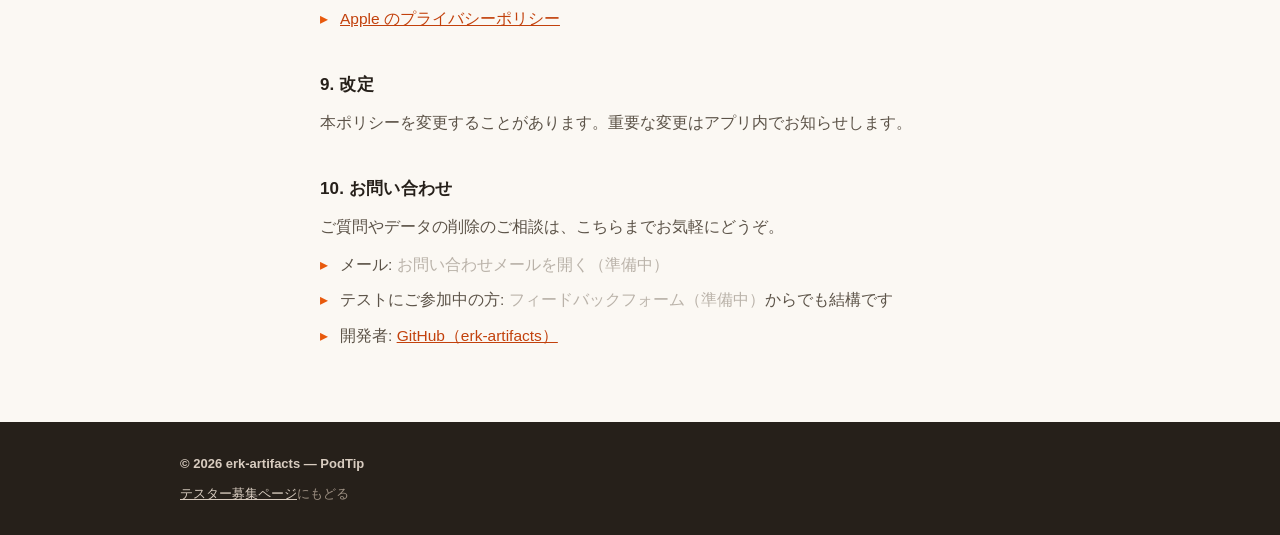
==== commit 17fc3944: "聴き会機能の記載をプライバシーポリシーへ追加する アプリ本体の正本（PodTip リポジトリ docs/legal/privacy.md）へ 2026-09-27 に 追加した聴き会（同時視聴）関連の" ====
--- a/privacy.html
+++ b/privacy.html
@@ -38,7 +38,7 @@
           PodTip（以下「本アプリ」）が、どんな情報をどう扱うかを説明します。
           むずかしい言葉を避けて書いています。
         </p>
-        <p class="doc-updated">最終更新: 2026年9月12日</p>
+        <p class="doc-updated">最終更新: 2026年9月27日</p>
       </div>
     </section>
 
@@ -62,6 +62,7 @@
           <li>「次に再生」（キュー）の中身</li>
           <li>設定（スキップ秒数・再生速度・連続再生・外観のライト/ダーク）</li>
           <li>最近の検索キーワード</li>
+          <li>聴き会への参加予定（どの会に参加予定か。「開始 5 分前の通知」の予約とセットで、端末の中にだけ保存されます）</li>
         </ul>
         <p><strong>アプリを削除すると、これらはすべて消えます。</strong></p>
 
@@ -90,15 +91,26 @@
               </tr>
               <tr>
                 <td>Firebase（Google）</td>
-                <td>応援の記録（番組 ID・エピソード ID・金額・メッセージ・聴いていた位置・日時）、応援リクエストの記録（番組 ID・エピソード ID・匿名の識別子・日時）、配信者のログイン情報</td>
+                <td>応援の記録（番組 ID・エピソード ID・金額・メッセージ・聴いていた位置・日時）、配信者のログイン情報</td>
                 <td>応援を記録する・配信者に見せる</td>
+              </tr>
+              <tr>
+                <td>Firebase（Google）</td>
+                <td>応援リクエスト（♡ を送ったときの記録。番組名・エピソード名・日時・端末を識別するための匿名 ID。<strong>金額もメッセージもありません</strong>）</td>
+                <td>配信者に「応援したいリスナーがいる」ことを伝える</td>
+              </tr>
+              <tr>
+                <td>Firebase（Google）</td>
+                <td>聴き会の参加記録（参加した会の ID・参加日時・端末を識別するための匿名 ID）、聴き会で送ったリアクション（絵文字・定型文の種類と送信時刻）</td>
+                <td>誰が参加しているか数える・リアクションを同じ会のメンバーに表示する</td>
               </tr>
             </tbody>
           </table>
         </div>
         <ul class="doc-list">
-          <li><strong>応援の記録には、リスナーを特定できる情報（氏名・メールアドレスなど）を含めません。</strong>応援リクエストも同様に、匿名の識別子以外は送りません。</li>
+          <li><strong>応援の記録には、リスナーを特定できる情報（氏名・メールアドレスなど）を含めません。</strong></li>
           <li>配信者としてログインする場合のみ、メールアドレスが Firebase に保存されます。</li>
+          <li>聴き会への参加や応援リクエストの送信には、<strong>個人を特定できない匿名 ID</strong> が自動で発行されて使われます。この ID には氏名・メールアドレスなどは結び付きません。リアクションは絵文字・定型文の種類だけを送る仕組みで、自由な文章は送れません。</li>
           <li>カード情報は<strong>本アプリを通らず Stripe に直接送られ</strong>、開発者もカード番号を知ることはありません（決済を再開したときの仕組みです）。</li>
         </ul>
         <aside class="notice">
@@ -130,6 +142,7 @@
         <h3>7. データの削除方法</h3>
         <ul class="doc-list">
           <li>端末内のデータ: <strong>アプリを削除</strong>すれば消えます。設定画面から個別に消すこともできます。</li>
+          <li>聴き会の参加記録: 聴き会の画面で「退出する」を押せば、その時点で削除されます（通知の予約も一緒に消えます）。</li>
           <li>応援の記録・配信者アカウント: 第 10 条の連絡先へご連絡ください。</li>
         </ul>
 
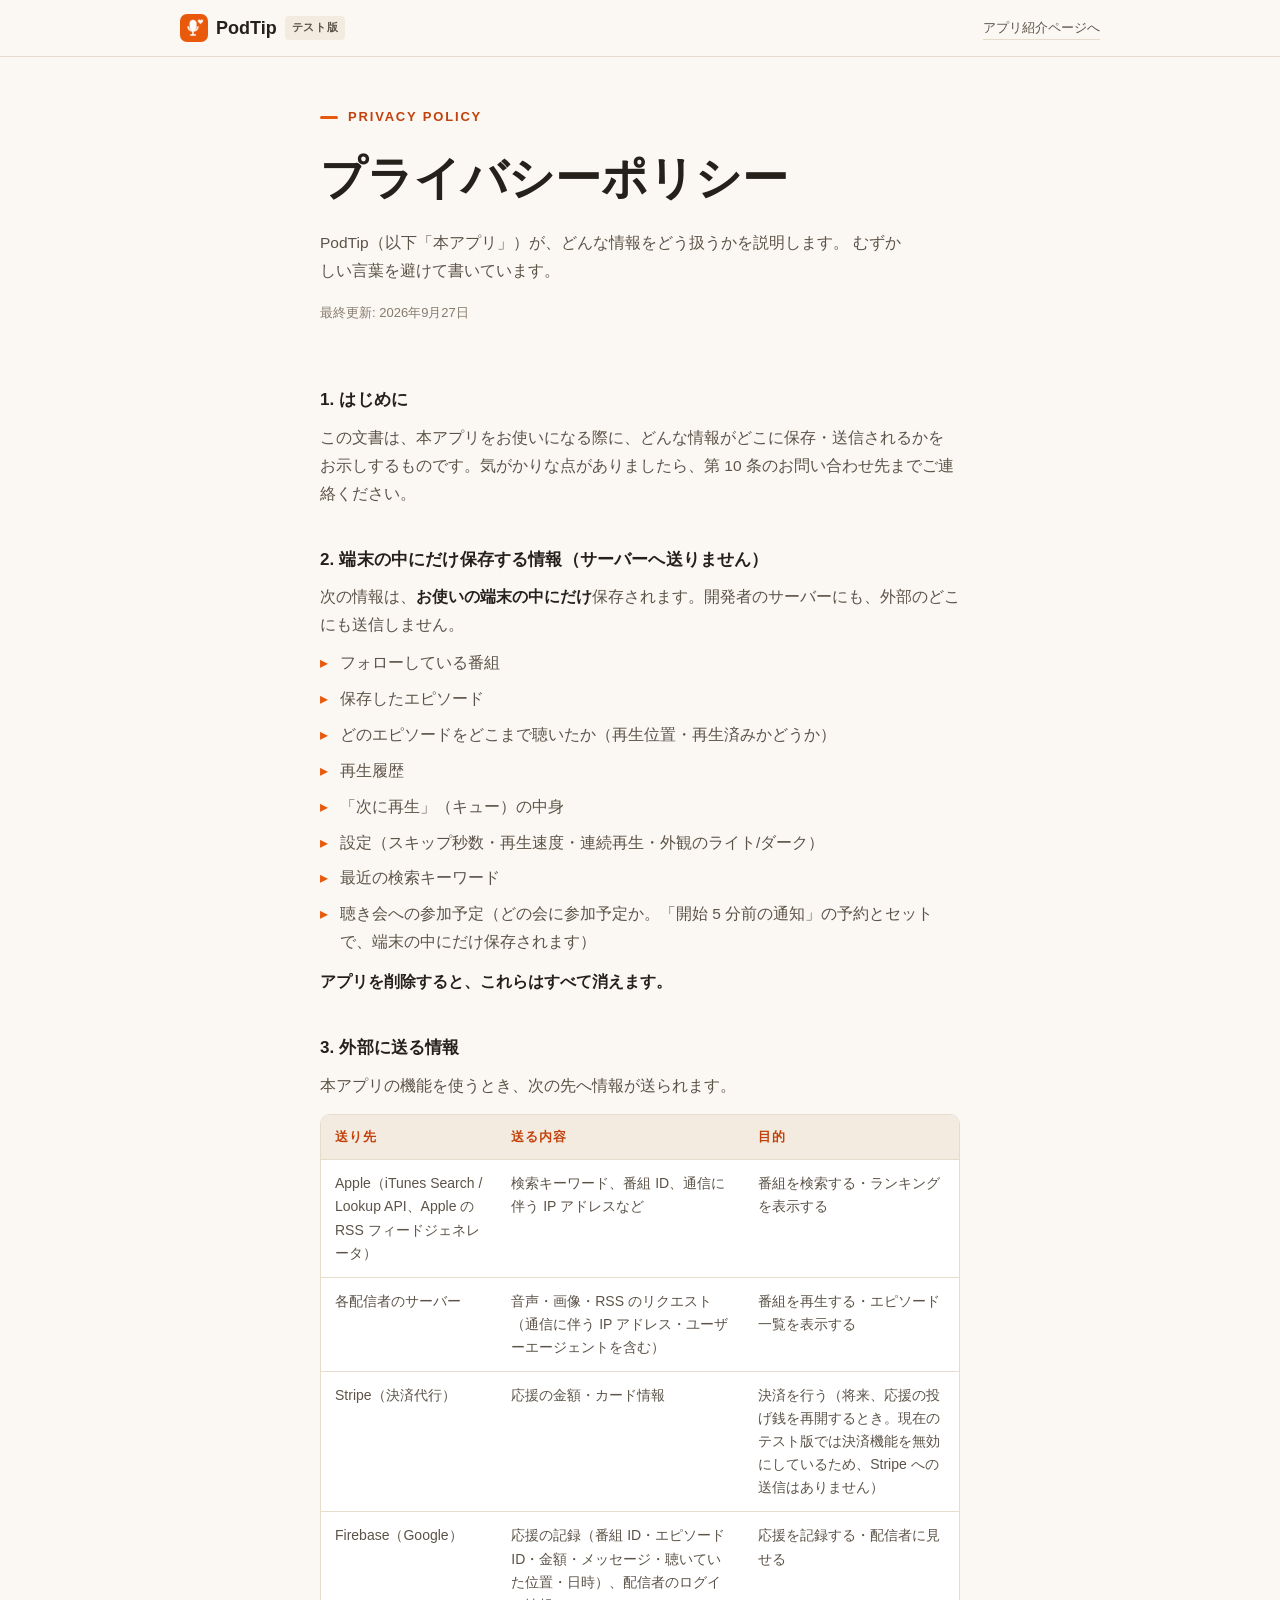
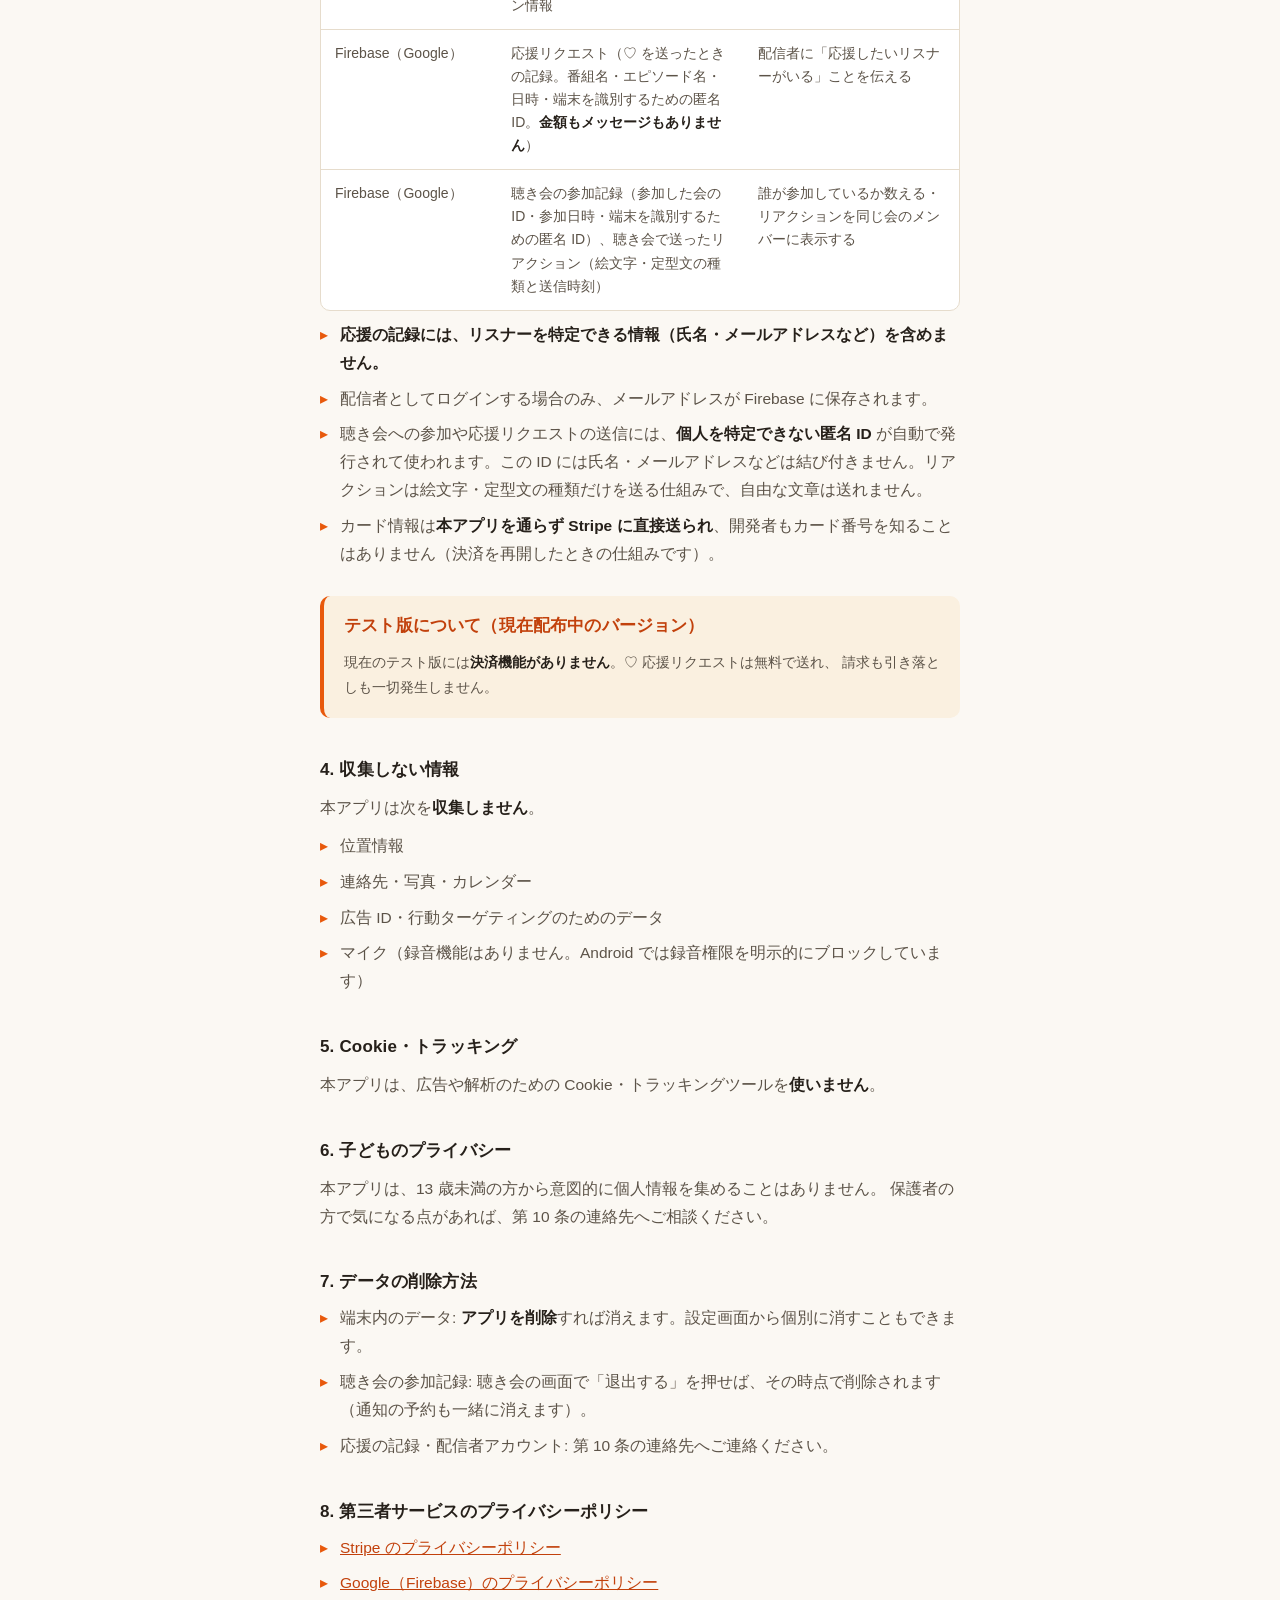
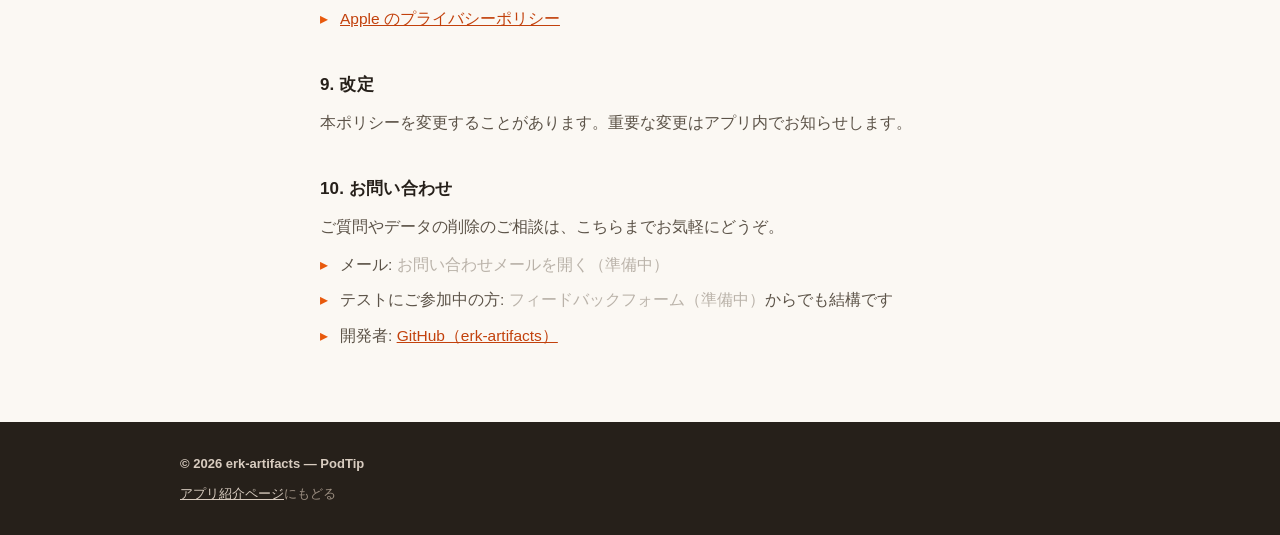
==== commit 94ca2313: "テスター募集は終了しているためページの呼び名を実態に合わせる トップページはアプリ紹介ページに作り変え済みだが、プライバシー ポリシーのヘッダー・フッターのリンクが「テスター募集ページ」の まま残って" ====
--- a/privacy.html
+++ b/privacy.html
@@ -23,7 +23,7 @@
         <span>PodTip</span>
         <span class="badge">テスト版</span>
       </p>
-      <a class="header-link" href="./">テスター募集ページへ</a>
+      <a class="header-link" href="./">アプリ紹介ページへ</a>
     </div>
   </header>
 
@@ -173,7 +173,7 @@
   <footer class="site-footer">
     <div class="wrap">
       <p class="footer-brand">© 2026 erk-artifacts — PodTip</p>
-      <p class="footer-note"><a href="./" style="color:#D8CCC0">テスター募集ページ</a>にもどる</p>
+      <p class="footer-note"><a href="./" style="color:#D8CCC0">アプリ紹介ページ</a>にもどる</p>
     </div>
   </footer>
 
